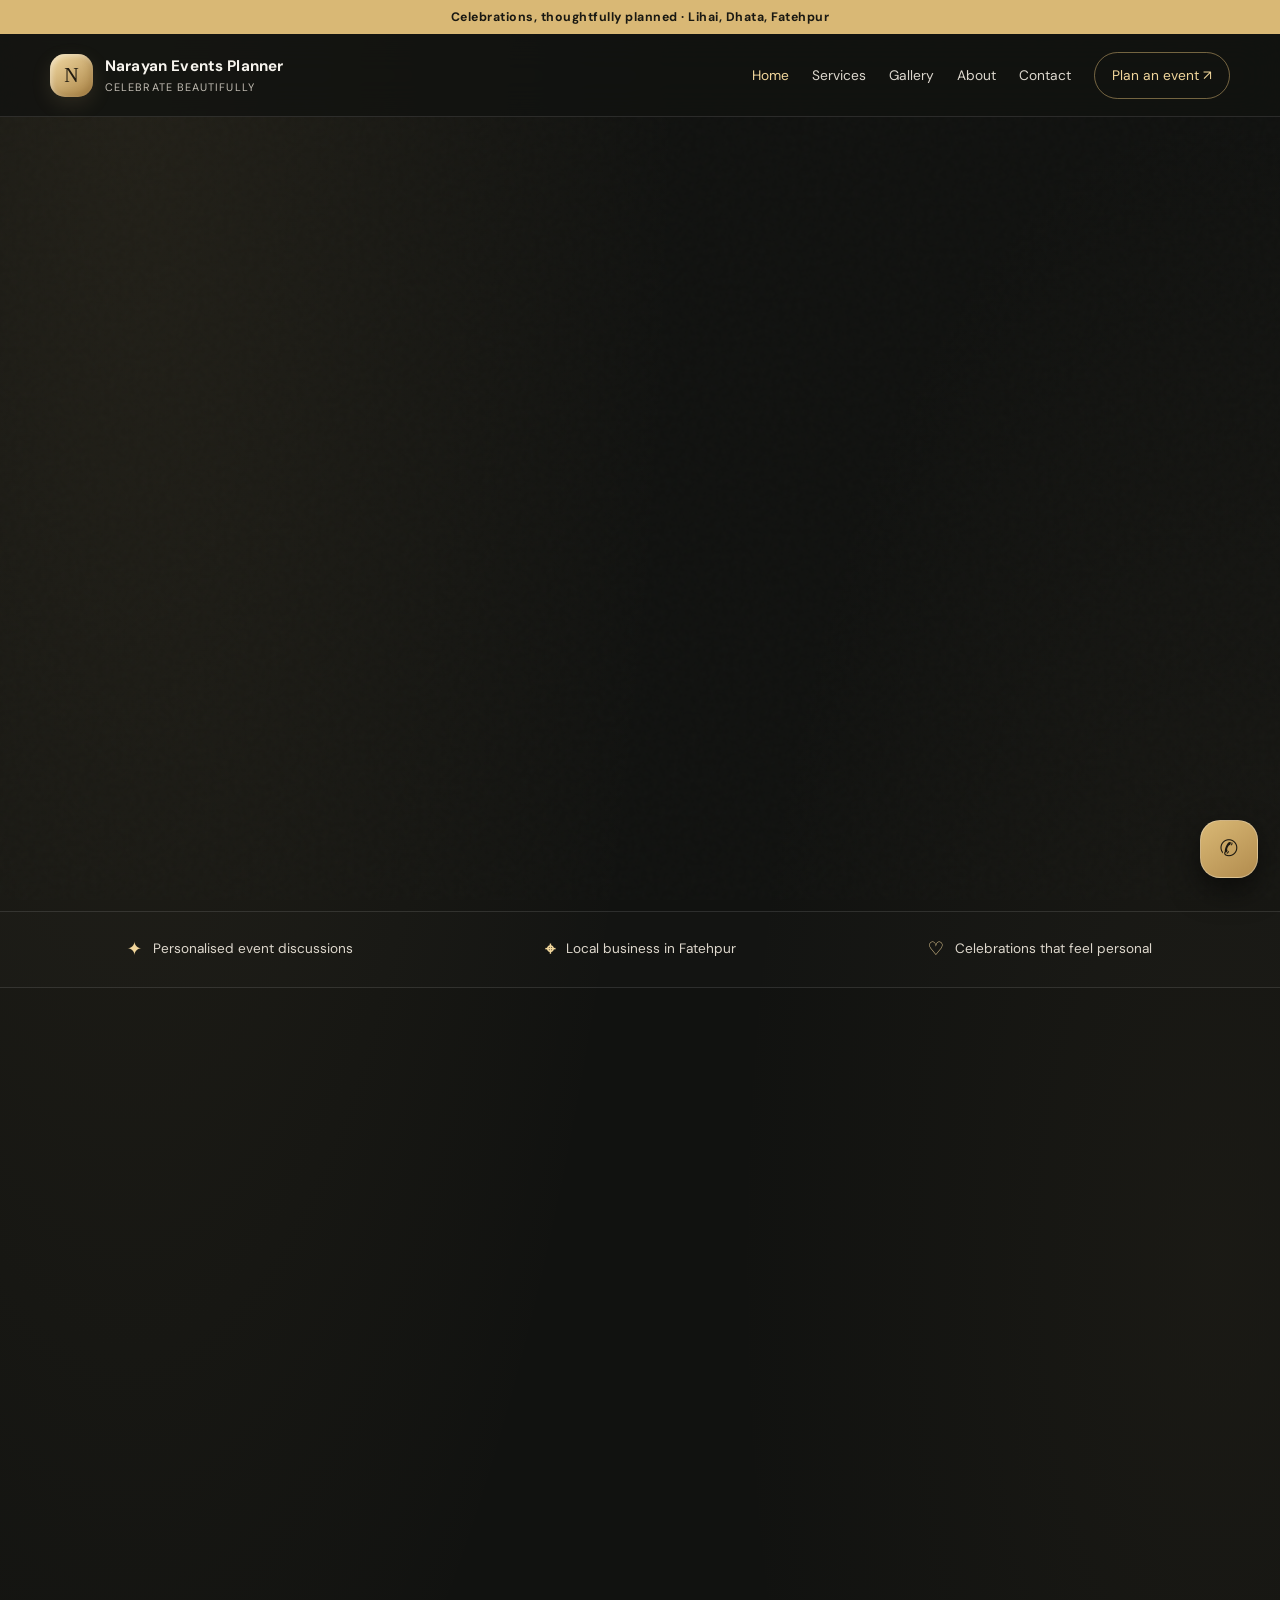
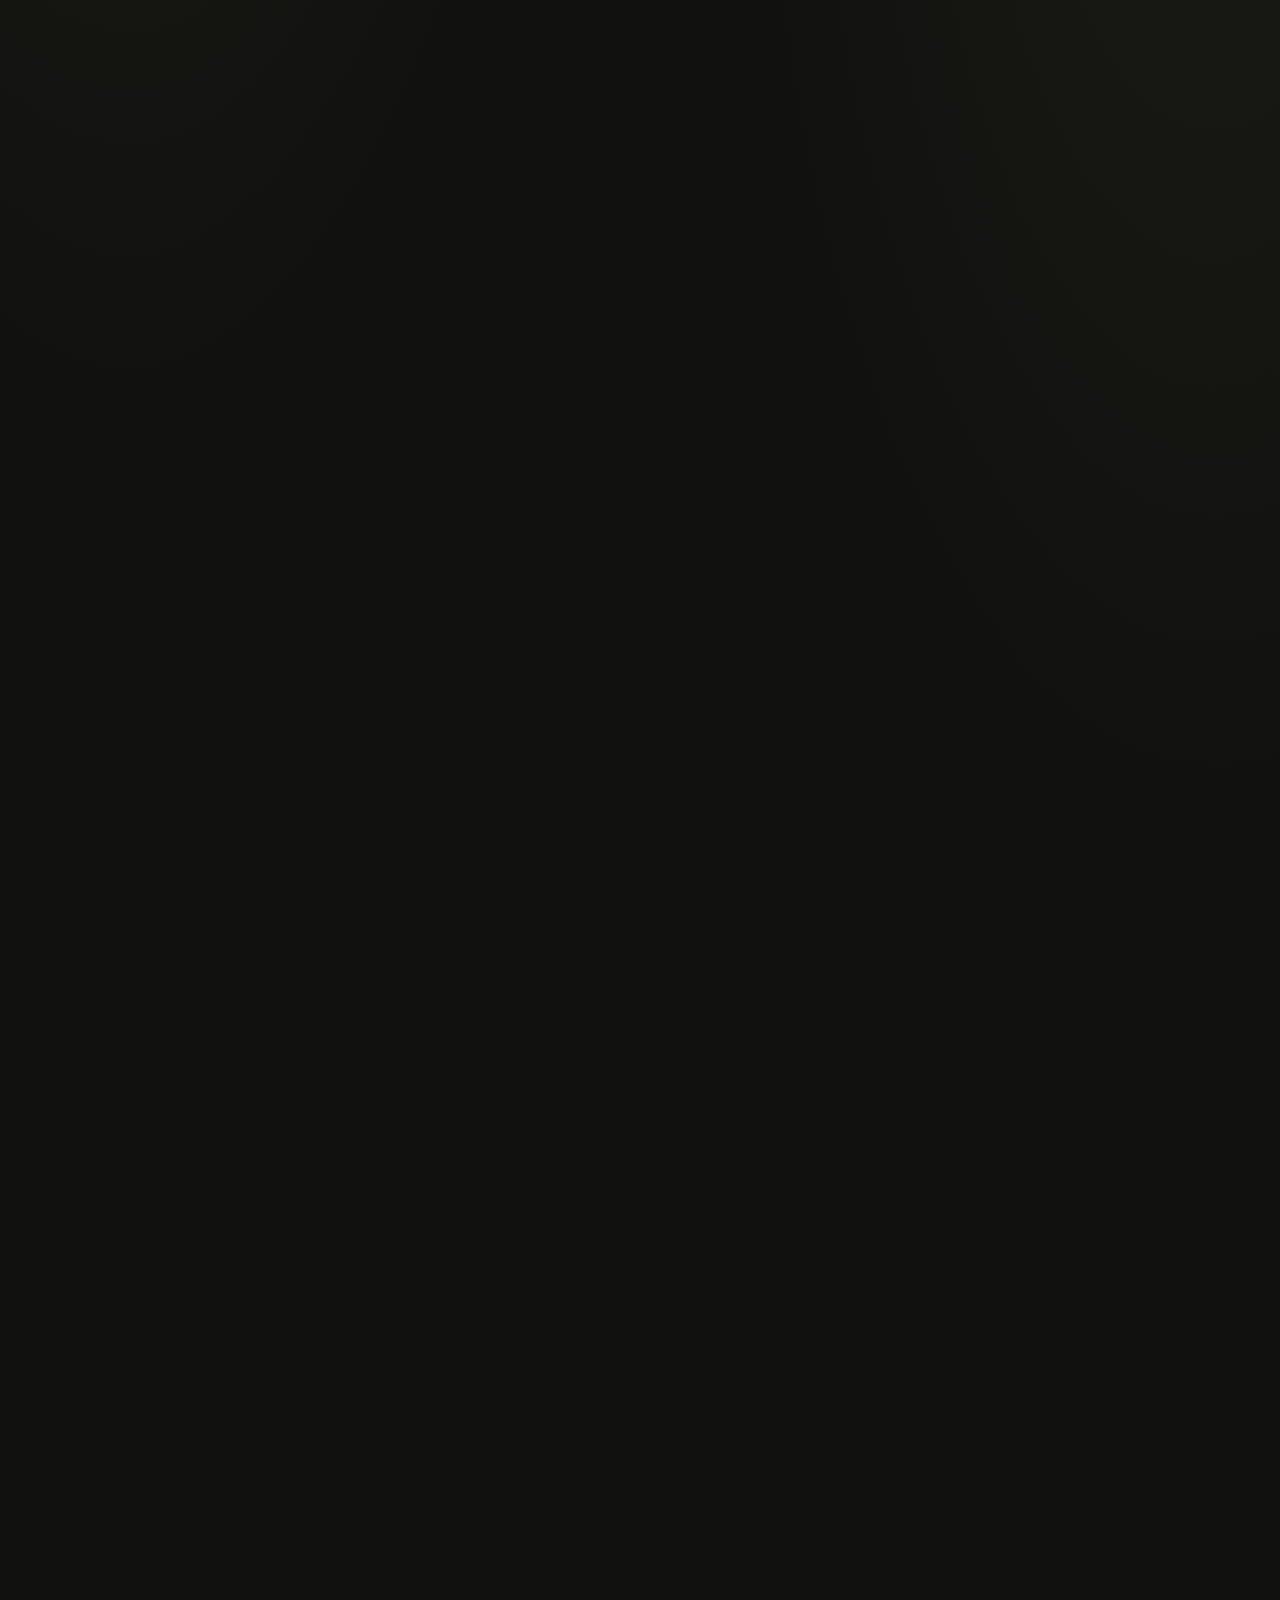
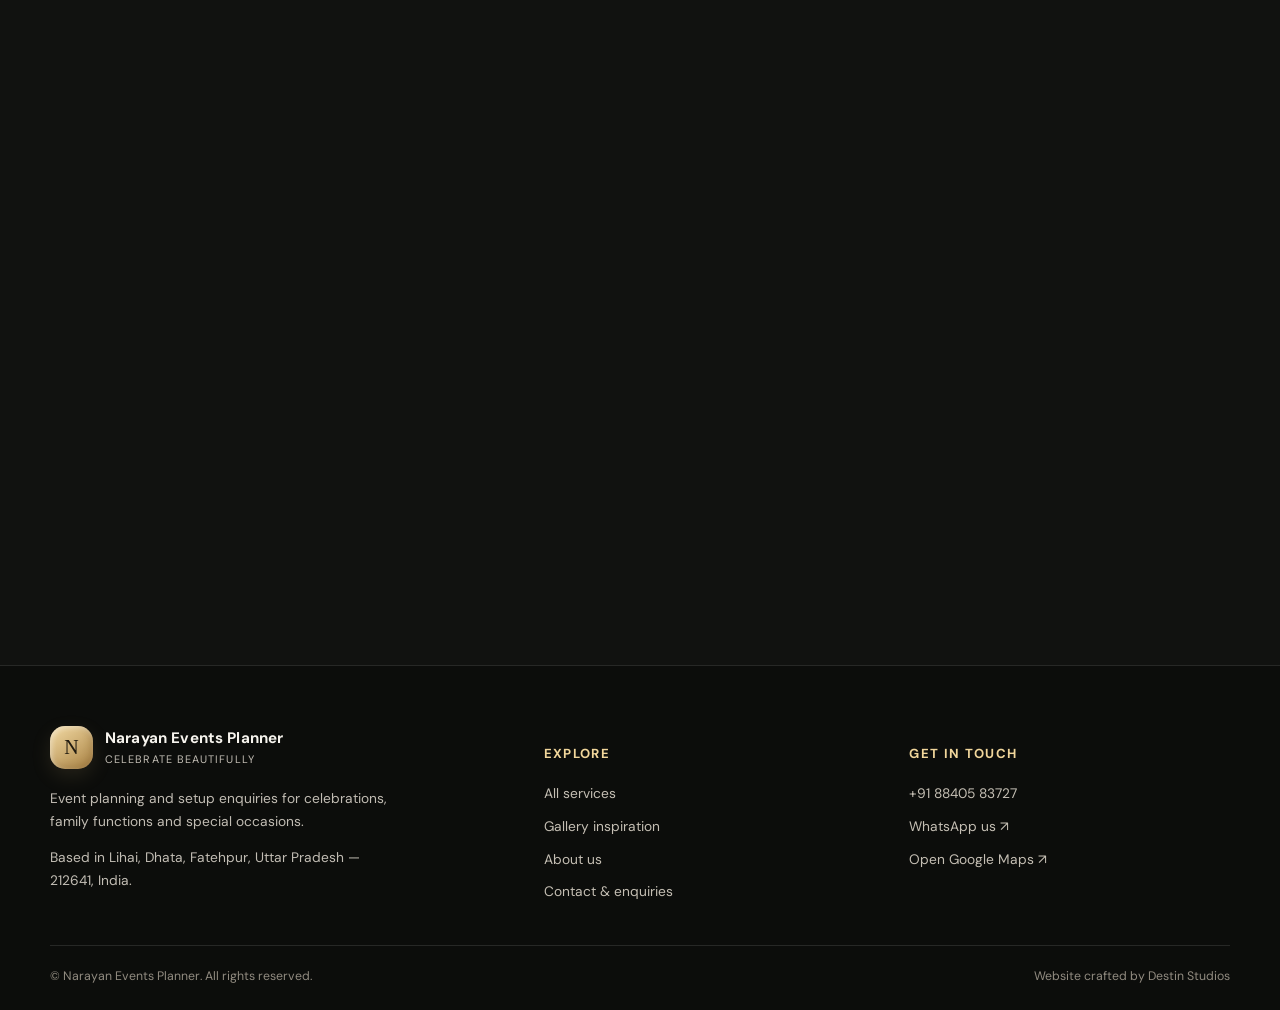
==== index.html @ ef1e3505 "Add files via upload" ====
<!doctype html>
<html lang="en">
<head>
<meta charset="utf-8"><meta name="viewport" content="width=device-width, initial-scale=1">
<title>Narayan Events Planner | Event Planning in Fatehpur, UP</title><meta name="description" content="Explore event planning and setup enquiries for weddings, family functions, birthdays and celebrations with Narayan Events Planner in Lihai, Dhata, Fatehpur, Uttar Pradesh."><meta name="theme-color" content="#111210">
<meta property="og:type" content="website"><meta property="og:title" content="Narayan Events Planner | Event Planning in Fatehpur, UP"><meta property="og:description" content="Explore event planning and setup enquiries for weddings, family functions, birthdays and celebrations with Narayan Events Planner in Lihai, Dhata, Fatehpur, Uttar Pradesh."><meta property="og:image" content="assets/images/social-preview.svg">
<meta name="twitter:card" content="summary_large_image"><meta name="twitter:title" content="Narayan Events Planner | Event Planning in Fatehpur, UP"><meta name="twitter:description" content="Explore event planning and setup enquiries for weddings, family functions, birthdays and celebrations with Narayan Events Planner in Lihai, Dhata, Fatehpur, Uttar Pradesh."><meta name="twitter:image" content="assets/images/social-preview.svg">
<link rel="icon" href="favicon.svg" type="image/svg+xml"><link rel="preconnect" href="https://fonts.googleapis.com"><link rel="preconnect" href="https://fonts.gstatic.com" crossorigin><link rel="preconnect" href="https://images.unsplash.com"><link rel="stylesheet" href="style.css"><script src="script.js" defer></script>
</head><body><div class="topbar">Celebrations, thoughtfully planned · Lihai, Dhata, Fatehpur</div>
<header class="header"><div class="container nav">
<a class="brand" href="index.html" aria-label="Narayan Events Planner home"><span class="brand-mark">N</span><span><strong>Narayan Events Planner</strong><small>Celebrate beautifully</small></span></a>
<button class="menu-toggle" type="button" aria-label="Open navigation menu" aria-expanded="false" aria-controls="primary-navigation">☰</button>
<nav class="nav-links" id="primary-navigation" aria-label="Main navigation"><a href="index.html" aria-current="page">Home</a><a href="services.html" >Services</a><a href="gallery.html" >Gallery</a><a href="about.html" >About</a><a href="contact.html" >Contact</a><a class="nav-cta" href="contact.html">Plan an event ↗</a></nav>
</div></header><main><section class="hero"><div class="container hero-grid"><div class="hero-copy reveal"><span class="eyebrow">Events · Styling · Celebrations</span><h1>Big moments deserve <span class="gold">beautiful planning.</span></h1><p>From family functions to milestone celebrations, let's shape an event that feels like yours. Share your ideas with Narayan Events Planner.</p><div class="actions"><a class="btn btn-primary" href="contact.html">Plan your event <span>↗</span></a><a class="btn btn-ghost" href="services.html">Explore services</a></div><div class="hero-note"><div class="avatar-stack"><span>N</span><span>✦</span><span>♡</span></div><span>Local enquiries · Personal conversation · Thoughtful details</span></div></div><div class="hero-visual reveal reveal-delay-2"><div class="hero-photo"><img src="https://images.unsplash.com/photo-1519741497674-611481863552?auto=format&fit=crop&w=1300&q=88" alt="Wedding celebration inspiration with elegant floral décor" fetchpriority="high"><div class="hero-caption"><small>Make the moment yours</small><h3>Gather. Celebrate. Remember.</h3></div></div><div class="floating-card float-one"><strong>Made for your moment</strong><small>Ideas shaped around your occasion</small></div><div class="floating-card float-two"><strong>✦ Thoughtful details</strong><small>From setup to atmosphere</small></div><div class="hero-orb"></div></div></div></section>
<div class="trust-strip"><div class="container trust-grid"><div class="trust-item"><b>✦</b> Personalised event discussions</div><div class="trust-item"><b>⌖</b> Local business in Fatehpur</div><div class="trust-item"><b>♡</b> Celebrations that feel personal</div></div></div>
<section class="section"><div class="container"><div class="section-head reveal"><span class="eyebrow">What we can plan</span><h2>One special day.<br><span class="gold">Many ways to celebrate.</span></h2><p>Explore the kinds of occasions you can enquire about. Final arrangements depend on your requirements and availability.</p></div><div class="cards"><article class="service-card reveal reveal-delay-0"><div class="service-image"><img src="https://images.unsplash.com/photo-1519741497674-611481863552?auto=format&fit=crop&w=1200&q=85" alt="Elegant wedding celebration décor inspiration" loading="lazy" decoding="async"><span class="service-number">001</span></div><div class="service-body"><h3>Wedding &amp; Reception</h3><p>Thoughtful planning for your once-in-a-lifetime celebration.</p><a href="wedding-reception.html">Explore service <span aria-hidden="true">↗</span></a></div></article><article class="service-card reveal reveal-delay-1"><div class="service-image"><img src="https://images.unsplash.com/photo-1606800052052-a08af7148866?auto=format&fit=crop&w=1200&q=85" alt="Colourful pre-wedding celebration styling inspiration" loading="lazy" decoding="async"><span class="service-number">002</span></div><div class="service-body"><h3>Haldi &amp; Mehndi</h3><p>Bright, joyful details for your pre-wedding functions.</p><a href="haldi-mehndi.html">Explore service <span aria-hidden="true">↗</span></a></div></article><article class="service-card reveal reveal-delay-2"><div class="service-image"><img src="https://images.unsplash.com/photo-1530103862676-de8c9debad1d?auto=format&fit=crop&w=1200&q=85" alt="Birthday celebration balloons and party décor inspiration" loading="lazy" decoding="async"><span class="service-number">003</span></div><div class="service-body"><h3>Birthday Parties</h3><p>Make their special day feel personal and memorable.</p><a href="birthday-parties.html">Explore service <span aria-hidden="true">↗</span></a></div></article><article class="service-card reveal reveal-delay-0"><div class="service-image"><img src="https://images.unsplash.com/photo-1507504031003-b417219a0fde?auto=format&fit=crop&w=1200&q=85" alt="Outdoor event venue and tent setup inspiration" loading="lazy" decoding="async"><span class="service-number">004</span></div><div class="service-body"><h3>Tent &amp; Event Setup</h3><p>A well-arranged setting for gatherings of every kind.</p><a href="tent-event-setup.html">Explore service <span aria-hidden="true">↗</span></a></div></article><article class="service-card reveal reveal-delay-1"><div class="service-image"><img src="https://images.unsplash.com/photo-1519225421980-715cb0215aed?auto=format&fit=crop&w=1200&q=85" alt="Elegant anniversary and engagement event styling inspiration" loading="lazy" decoding="async"><span class="service-number">005</span></div><div class="service-body"><h3>Anniversary &amp; Engagement</h3><p>Celebrate your milestones with warmth and style.</p><a href="anniversary-engagement.html">Explore service <span aria-hidden="true">↗</span></a></div></article></div><div class="actions reveal"><a class="btn btn-ghost" href="services.html">View all services ↗</a></div></div></section>
<section class="section" style="padding-top:20px"><div class="container split"><div class="split-visual reveal"><img src="https://images.unsplash.com/photo-1464366400600-7168b8af9bc3?auto=format&fit=crop&w=1000&q=85" alt="Warm event table setting inspiration" loading="lazy"><img class="inset-photo" src="https://images.unsplash.com/photo-1519225421980-715cb0215aed?auto=format&fit=crop&w=700&q=85" alt="Celebration styling detail inspiration" loading="lazy"></div><div class="reveal reveal-delay-1"><span class="eyebrow">A thoughtful approach</span><h2>Start with your idea.<br><span class="gold">Build from there.</span></h2><p>Every celebration begins with a conversation. Tell us what you're celebrating, the date you have in mind and the feeling you want your guests to remember.</p><ul class="check-list"><li>Talk through your occasion and priorities</li><li>Explore themes and setup inspiration</li><li>Discuss practical arrangements and next steps</li></ul><a class="btn btn-primary" href="contact.html">Tell us your plan ↗</a></div></div></section>
<section class="section"><div class="container"><div class="section-head reveal"><span class="eyebrow">The little things matter</span><h2>Designed around <span class="gold">your celebration.</span></h2></div><div class="feature-grid"><div class="feature reveal"><div class="icon">✧</div><strong>Your occasion, your style</strong><p>Share colours, references and ideas that matter to you.</p></div><div class="feature reveal reveal-delay-1"><div class="icon">⌁</div><strong>Clear communication</strong><p>Discuss requirements directly before making arrangements.</p></div><div class="feature reveal reveal-delay-2"><div class="icon">♡</div><strong>Details with feeling</strong><p>Keep the atmosphere and guest experience in mind.</p></div></div></div></section>
<section class="section" style="padding-top:10px"><div class="container"><div class="cta-band reveal"><div><span class="eyebrow">Let's talk about your day</span><h2>Have an occasion in mind?</h2><p>Send a quick enquiry. We'll open WhatsApp with your details ready to review and send.</p></div><a class="btn btn-primary" href="contact.html">Start an enquiry ↗</a></div></div></section></main><footer class="footer"><div class="container"><div class="footer-grid">
<div><a class="brand" href="index.html"><span class="brand-mark">N</span><span><strong>Narayan Events Planner</strong><small>Celebrate beautifully</small></span></a><p style="margin-top:18px">Event planning and setup enquiries for celebrations, family functions and special occasions.</p><p>Based in Lihai, Dhata, Fatehpur, Uttar Pradesh — 212641, India.</p></div>
<div><h4>Explore</h4><div class="footer-links"><a href="services.html">All services</a><a href="gallery.html">Gallery inspiration</a><a href="about.html">About us</a><a href="contact.html">Contact & enquiries</a></div></div>
<div><h4>Get in touch</h4><div class="footer-links"><a href="tel:+918840583727">+91 88405 83727</a><a href="https://wa.me/918840583727" target="_blank" rel="noopener noreferrer">WhatsApp us ↗</a><a href="https://maps.app.goo.gl/4ZYzMACL97U3ggjF8" target="_blank" rel="noopener noreferrer">Open Google Maps ↗</a></div></div>
</div><div class="footer-bottom"><span>© <span data-current-year></span> Narayan Events Planner. All rights reserved.</span><span>Website crafted by Destin Studios</span></div></div></footer>
<a class="whatsapp-float" href="https://wa.me/918840583727?text=Hello%20Narayan%20Events%20Planner%2C%20I%20would%20like%20to%20enquire%20about%20an%20event." target="_blank" rel="noopener noreferrer" aria-label="Chat with Narayan Events Planner on WhatsApp">✆</a><button class="back-to-top" type="button" aria-label="Back to top">↑</button></body></html>
---- style.css ----
@import url('https://fonts.googleapis.com/css2?family=DM+Sans:wght@400;500;600;700&family=Playfair+Display:wght@500;600;700&display=swap');
:root{--ink:#f7f4ee;--muted:#c2bdb4;--bg:#111210;--panel:#1a1b18;--panel2:#22231f;--gold:#d9b875;--gold2:#f1d69b;--line:rgba(255,255,255,.11);--glass:rgba(255,255,255,.055);--shadow:0 24px 70px rgba(0,0,0,.28);--radius:26px;--max:1180px}
*{box-sizing:border-box}html{scroll-behavior:smooth;scroll-padding-top:100px}body{margin:0;background:radial-gradient(ellipse at 10% 0%,rgba(217,184,117,.09),transparent 34%),radial-gradient(ellipse at 95% 30%,rgba(135,114,76,.08),transparent 28%),var(--bg);color:var(--ink);font-family:"DM Sans",system-ui,sans-serif;line-height:1.65;overflow-x:hidden}body::before{content:"";position:fixed;inset:0;pointer-events:none;opacity:.14;z-index:-1;background-image:url("data:image/svg+xml,%3Csvg viewBox='0 0 180 180' xmlns='http://www.w3.org/2000/svg'%3E%3Cfilter id='n'%3E%3CfeTurbulence type='fractalNoise' baseFrequency='.8' numOctaves='3' stitchTiles='stitch'/%3E%3C/filter%3E%3Crect width='100%25' height='100%25' filter='url(%23n)' opacity='.13'/%3E%3C/svg%3E")}
a{color:inherit;text-decoration:none}img{display:block;max-width:100%}button,input,select,textarea{font:inherit}button,a{ -webkit-tap-highlight-color:transparent}button{color:inherit}.container{width:min(var(--max),calc(100% - 40px));margin-inline:auto}.eyebrow{display:inline-flex;align-items:center;gap:10px;color:var(--gold2);font-size:.75rem;font-weight:700;letter-spacing:.18em;text-transform:uppercase}.eyebrow:before{content:"";width:26px;height:1px;background:var(--gold)}h1,h2,h3,p{margin-top:0}h1,h2,h3{line-height:1.12}h1,h2{font-family:"Playfair Display",Georgia,serif;font-weight:600;letter-spacing:-.035em}h1{font-size:clamp(2.7rem,6.4vw,5.8rem);margin:20px 0}h2{font-size:clamp(2rem,4.5vw,3.7rem);margin:14px 0 18px}h3{font-size:1.28rem}p{color:var(--muted)}.gold{color:var(--gold2)}.section{padding:100px 0}.section-head{max-width:700px;margin-bottom:42px}.section-head p{max-width:600px}.topbar{background:#d9b875;color:#191812;text-align:center;padding:7px 14px;font-size:.77rem;font-weight:700;letter-spacing:.04em}.header{position:sticky;top:0;z-index:50;background:rgba(17,18,16,.78);backdrop-filter:blur(18px);border-bottom:1px solid var(--line)}.nav{height:82px;display:flex;align-items:center;justify-content:space-between;gap:28px}.brand{display:flex;align-items:center;gap:12px;min-width:max-content}.brand-mark{display:grid;place-items:center;width:43px;height:43px;border-radius:15px;background:linear-gradient(145deg,#f3dba5,#a98243);color:#211b10;font-family:Georgia,serif;font-size:1.25rem;box-shadow:inset 2px 2px 5px #fff6, inset -3px -3px 7px #6b4b213d,0 7px 20px #d9b87520}.brand strong{display:block;font-size:.95rem;letter-spacing:.01em}.brand small{display:block;color:var(--muted);font-size:.68rem;letter-spacing:.1em;text-transform:uppercase}.nav-links{display:flex;align-items:center;gap:23px}.nav-links a{font-size:.86rem;color:#ddd8ce;transition:color .2s}.nav-links a:hover,.nav-links a[aria-current=page]{color:var(--gold2)}.nav-cta{padding:11px 17px!important;border-radius:999px;border:1px solid #d9b87580;color:var(--gold2)!important}.menu-toggle{display:none;border:1px solid var(--line);background:var(--glass);border-radius:13px;width:44px;height:44px;cursor:pointer}.btn{display:inline-flex;align-items:center;justify-content:center;gap:10px;padding:14px 21px;border-radius:999px;border:1px solid transparent;font-weight:700;font-size:.9rem;transition:transform .25s,box-shadow .25s,background .25s;cursor:pointer}.btn:hover{transform:translateY(-3px)}.btn-primary{color:#211b10;background:linear-gradient(135deg,#f0d79f,#c59d58);box-shadow:0 10px 30px #d9b87525,inset 1px 1px 2px #fff8}.btn-primary:hover{box-shadow:0 15px 35px #d9b87538}.btn-ghost{border-color:var(--line);background:rgba(255,255,255,.04);backdrop-filter:blur(10px)}.btn-ghost:hover{border-color:#d9b87580;background:#d9b8750c}.actions{display:flex;gap:12px;flex-wrap:wrap;margin-top:28px}.hero{position:relative;padding:76px 0 84px;min-height:620px;display:flex;align-items:center}.hero-grid{display:grid;grid-template-columns:1.05fr .95fr;align-items:center;gap:54px}.hero-copy{position:relative;z-index:2}.hero-copy p{max-width:560px;font-size:1.08rem}.hero-note{display:flex;align-items:center;gap:12px;margin-top:32px;font-size:.8rem;color:#d2cbbf}.avatar-stack{display:flex}.avatar-stack span{width:29px;height:29px;border:2px solid var(--bg);border-radius:50%;margin-right:-7px;background:linear-gradient(145deg,#e3c98f,#60513a);display:grid;place-items:center;color:#231e13;font-size:.7rem}.hero-visual{position:relative;min-height:500px}.hero-photo{position:absolute;inset:10px 22px 28px 22px;border-radius:34px;overflow:hidden;border:1px solid #ffffff2b;box-shadow:var(--shadow);transform:rotate(1.5deg);background:#27241e}.hero-photo img{width:100%;height:100%;object-fit:cover;filter:saturate(.8);animation:slowzoom 18s ease-in-out infinite alternate}.hero-photo:after{content:"";position:absolute;inset:0;background:linear-gradient(180deg,#17140c00 50%,#111210b8)}.floating-card{position:absolute;z-index:2;background:rgba(32,32,28,.82);backdrop-filter:blur(20px);border:1px solid #ffffff23;border-radius:20px;padding:17px 20px;box-shadow:0 18px 45px #0005;animation:float 6s ease-in-out infinite}.floating-card strong{display:block;color:var(--gold2);font-size:1.15rem}.floating-card small{color:var(--muted)}.float-one{left:0;bottom:62px}.float-two{right:0;top:40px;animation-delay:-3s}.hero-orb{position:absolute;width:180px;height:180px;right:-15px;bottom:-6px;border-radius:50%;background:linear-gradient(145deg,#e5c78370,#a9803d10);filter:blur(2px);z-index:-1}.hero-caption{position:absolute;z-index:2;left:42px;right:42px;bottom:45px;color:white}.hero-caption small{color:#f0d79f;letter-spacing:.12em;text-transform:uppercase;font-size:.7rem}.hero-caption h3{font-family:"Playfair Display",serif;font-size:1.6rem;margin:7px 0 0}.trust-strip{border-block:1px solid var(--line);background:#ffffff03}.trust-grid{display:grid;grid-template-columns:repeat(3,1fr);gap:20px;padding:22px 0}.trust-item{display:flex;align-items:center;justify-content:center;gap:11px;color:#ded8cd;font-size:.85rem}.trust-item b{color:var(--gold2);font-size:1.15rem}.cards{display:grid;grid-template-columns:repeat(3,1fr);gap:20px}.service-card,.glass-card,.info-card{position:relative;overflow:hidden;background:linear-gradient(145deg,rgba(255,255,255,.075),rgba(255,255,255,.025));border:1px solid var(--line);border-radius:var(--radius);box-shadow:inset 1px 1px 0 #ffffff0c,0 20px 45px #0002;transition:transform .35s,border-color .35s,background .35s}.service-card:hover,.glass-card:hover,.info-card:hover{transform:translateY(-7px);border-color:#d9b87570;background:linear-gradient(145deg,#ffffff12,#ffffff04)}.service-card{padding:0 0 24px}.service-image{height:220px;overflow:hidden;position:relative}.service-image img{width:100%;height:100%;object-fit:cover;transition:transform .7s;filter:saturate(.82)}.service-card:hover .service-image img{transform:scale(1.06)}.service-image:after{content:"";position:absolute;inset:35% 0 0;background:linear-gradient(transparent,#1a1b18)}.service-body{padding:0 23px}.service-body p{font-size:.9rem}.service-body a{display:inline-flex;gap:8px;align-items:center;color:var(--gold2);font-weight:700;font-size:.86rem;margin-top:8px}.service-number{position:absolute;right:18px;top:18px;z-index:1;padding:7px 10px;background:#151612b8;backdrop-filter:blur(10px);border:1px solid #ffffff2a;border-radius:12px;font-size:.73rem;color:var(--gold2)}.split{display:grid;grid-template-columns:1fr 1fr;gap:64px;align-items:center}.split-visual{position:relative;min-height:430px}.split-visual img{position:absolute;inset:0;width:88%;height:100%;object-fit:cover;border-radius:30px;border:1px solid #ffffff25;box-shadow:var(--shadow)}.split-visual .inset-photo{width:48%;height:52%;left:auto;right:0;top:auto;bottom:-25px;border:7px solid var(--bg)}.check-list{list-style:none;padding:0;margin:25px 0;display:grid;gap:14px}.check-list li{display:flex;gap:12px;color:#e2ddd3}.check-list li:before{content:"✓";flex:none;display:grid;place-items:center;width:24px;height:24px;border-radius:50%;background:#d9b8751c;color:var(--gold2);font-weight:700}.feature-grid{display:grid;grid-template-columns:repeat(3,1fr);gap:16px;margin-top:30px}.feature{padding:20px;border-radius:20px;background:var(--glass);border:1px solid var(--line)}.feature .icon{font-size:1.5rem;color:var(--gold2)}.feature strong{display:block;margin:8px 0 4px}.feature p{font-size:.82rem;margin:0}.page-hero{padding:85px 0 65px;border-bottom:1px solid var(--line);position:relative;overflow:hidden}.page-hero:after{content:"";position:absolute;right:-120px;top:-180px;width:460px;height:460px;border:1px solid #d9b8751c;border-radius:50%;box-shadow:0 0 0 40px #d9b87508,0 0 0 90px #d9b87505;pointer-events:none}.page-hero h1{font-size:clamp(2.8rem,5.6vw,5rem);max-width:850px}.breadcrumbs{display:flex;gap:9px;align-items:center;color:#aaa398;font-size:.8rem;margin-bottom:26px}.breadcrumbs a{color:var(--gold2)}.service-detail{display:grid;grid-template-columns:1fr .9fr;gap:54px;align-items:center}.detail-image{height:440px;border-radius:30px;overflow:hidden;border:1px solid var(--line);box-shadow:var(--shadow)}.detail-image img{width:100%;height:100%;object-fit:cover}.detail-points{display:grid;grid-template-columns:1fr 1fr;gap:12px;margin:25px 0}.detail-point{padding:14px;border-radius:16px;border:1px solid var(--line);background:var(--glass);font-size:.87rem}.detail-point span{color:var(--gold2);margin-right:7px}.gallery-tools{display:flex;gap:10px;flex-wrap:wrap;margin-bottom:28px}.filter-btn{border:1px solid var(--line);border-radius:999px;padding:10px 16px;background:var(--glass);color:#d8d2c8;cursor:pointer;transition:.2s}.filter-btn.active,.filter-btn:hover{background:var(--gold);color:#211b10;border-color:var(--gold)}.gallery-grid{display:grid;grid-template-columns:repeat(3,1fr);gap:16px}.gallery-item{position:relative;min-height:245px;overflow:hidden;border-radius:22px;border:1px solid var(--line);cursor:pointer;background:var(--panel)}.gallery-item img{width:100%;height:100%;min-height:245px;object-fit:cover;transition:transform .65s;filter:saturate(.82)}.gallery-item:hover img{transform:scale(1.07)}.gallery-item span{position:absolute;left:14px;bottom:14px;padding:8px 12px;border-radius:999px;background:#111210c9;backdrop-filter:blur(12px);font-size:.75rem;color:#f1d69b;border:1px solid #ffffff25}.gallery-item[hidden]{display:none}.lightbox{position:fixed;inset:0;z-index:100;background:#080907ed;display:none;place-items:center;padding:24px}.lightbox.open{display:grid}.lightbox img{max-width:min(100%,1000px);max-height:80vh;border-radius:18px;box-shadow:0 20px 80px #0009}.lightbox button{position:absolute;top:22px;right:24px;width:46px;height:46px;border-radius:50%;border:1px solid #ffffff35;background:#ffffff14;cursor:pointer;font-size:1.4rem}.lightbox p{margin:12px 0 0;text-align:center}.about-stats{display:grid;grid-template-columns:repeat(3,1fr);gap:12px;margin-top:28px}.stat{padding:18px;border-radius:18px;background:var(--glass);border:1px solid var(--line)}.stat strong{display:block;font-family:"Playfair Display",serif;font-size:1.6rem;color:var(--gold2)}.stat span{font-size:.78rem;color:var(--muted)}.notice{padding:16px 18px;border:1px solid #d9b8754a;background:#d9b8750b;border-radius:16px;color:#d9d2c4;font-size:.85rem}.contact-grid{display:grid;grid-template-columns:.8fr 1.2fr;gap:24px;align-items:start}.contact-stack{display:grid;gap:14px}.info-card{padding:23px;display:flex;gap:16px;align-items:flex-start}.info-icon{flex:none;width:44px;height:44px;border-radius:15px;display:grid;place-items:center;color:var(--gold2);background:#d9b87518;border:1px solid #d9b87530;font-size:1.2rem}.info-card h3{font-size:1rem;margin:0 0 5px}.info-card p{font-size:.87rem;margin:0}.info-card a{color:var(--gold2)}.form-card{padding:30px;border-radius:28px;border:1px solid var(--line);background:linear-gradient(145deg,#ffffff0c,#ffffff03);box-shadow:var(--shadow)}.form-grid{display:grid;grid-template-columns:1fr 1fr;gap:17px}.field{display:grid;gap:7px}.field.full{grid-column:1/-1}.field label{font-size:.83rem;font-weight:700;color:#e8e2d7}.field input,.field select,.field textarea{width:100%;background:#10110f;border:1px solid #ffffff1a;border-radius:14px;color:var(--ink);padding:13px 14px;outline:none;transition:border-color .2s,box-shadow .2s}.field input:focus,.field select:focus,.field textarea:focus{border-color:#d9b875a8;box-shadow:0 0 0 3px #d9b87515}.field textarea{min-height:115px;resize:vertical}.field small{font-size:.75rem;color:var(--muted)}.form-status{padding:13px 15px;border-radius:14px;margin-top:15px;background:#d9b8750d;border:1px solid #d9b8753c;color:#f1d69b;font-size:.87rem;display:none;overflow-wrap:anywhere}.form-status.show{display:block}.map-card{overflow:hidden;border-radius:25px;border:1px solid var(--line);background:var(--panel);padding:25px;display:flex;align-items:center;justify-content:space-between;gap:20px}.map-card p{margin:0}.cta-band{padding:44px;border-radius:30px;border:1px solid #d9b87545;background:radial-gradient(circle at 100% 0%,#d9b8751b,transparent 45%),linear-gradient(145deg,#ffffff0b,#ffffff02);display:flex;align-items:center;justify-content:space-between;gap:28px;box-shadow:inset 1px 1px 0 #ffffff0d}.cta-band h2{font-size:clamp(1.8rem,3.5vw,2.8rem);margin:10px 0}.cta-band p{margin:0;max-width:600px}.footer{padding:60px 0 24px;border-top:1px solid var(--line);background:#0c0d0b}.footer-grid{display:grid;grid-template-columns:1.4fr 1fr 1fr;gap:45px;padding-bottom:40px}.footer p{font-size:.86rem;max-width:340px}.footer h4{font-size:.82rem;letter-spacing:.1em;text-transform:uppercase;color:var(--gold2)}.footer-links{display:grid;gap:10px}.footer-links a{color:#c5bfb4;font-size:.86rem}.footer-links a:hover{color:var(--gold2)}.footer-bottom{border-top:1px solid var(--line);padding-top:20px;display:flex;justify-content:space-between;gap:16px;color:#918b80;font-size:.77rem}.footer-bottom a{color:var(--gold2)}.whatsapp-float{position:fixed;z-index:40;right:22px;bottom:22px;width:58px;height:58px;border-radius:20px;display:grid;place-items:center;background:linear-gradient(145deg,#d9b875,#b28c4e);color:#1b170f;font-size:1.4rem;box-shadow:0 12px 30px #0008;border:1px solid #fff4;transition:transform .2s}.whatsapp-float:hover{transform:translateY(-4px) rotate(-4deg)}.reveal{opacity:0;transform:translateY(22px);transition:opacity .75s ease,transform .75s cubic-bezier(.2,.7,.2,1)}.reveal.in-view{opacity:1;transform:translateY(0)}.reveal-delay-1{transition-delay:.1s}.reveal-delay-2{transition-delay:.2s}.reveal-delay-3{transition-delay:.3s}.shine{position:relative;overflow:hidden}.shine:after{content:"";position:absolute;top:-80%;left:-50%;width:30%;height:260%;transform:rotate(25deg);background:linear-gradient(90deg,transparent,#ffffff13,transparent);transition:left .8s}.shine:hover:after{left:130%}.back-to-top{position:fixed;left:22px;bottom:22px;z-index:35;width:44px;height:44px;border-radius:15px;background:#25251fdd;border:1px solid var(--line);color:var(--gold2);display:grid;place-items:center;opacity:0;pointer-events:none;transition:.2s}.back-to-top.visible{opacity:1;pointer-events:auto}@keyframes float{0%,100%{transform:translateY(0)}50%{transform:translateY(-12px)}}@keyframes slowzoom{from{transform:scale(1)}to{transform:scale(1.07)}}@media(max-width:980px){.nav-links{gap:14px}.nav-links a{font-size:.8rem}.hero-grid{gap:28px}.hero-visual{min-height:430px}.cards{grid-template-columns:repeat(2,1fr)}.split{gap:38px}.footer-grid{gap:25px}}@media(max-width:760px){.container{width:min(var(--max),calc(100% - 30px))}.section{padding:72px 0}.nav{height:72px}.menu-toggle{display:grid;place-items:center}.nav-links{display:none;position:absolute;top:calc(100% + 1px);left:0;right:0;padding:18px 20px 22px;background:rgba(17,18,16,.97);backdrop-filter:blur(20px);border-bottom:1px solid var(--line);flex-direction:column;align-items:stretch;gap:0}.nav-links.open{display:flex;animation:menuIn .22s ease-out}.nav-links a{padding:12px 8px;font-size:.95rem;border-bottom:1px solid #ffffff0b}.nav-links .nav-cta{margin-top:12px;text-align:center;border:1px solid #d9b87580!important}.hero{padding:56px 0 60px;min-height:0}.hero-grid{grid-template-columns:1fr;gap:28px}.hero-copy p{font-size:1rem}.hero-visual{min-height:400px;margin:0 5px}.hero-photo{inset:8px 15px 24px}.float-one{left:-5px;bottom:48px}.float-two{right:-4px;top:24px}.trust-grid{grid-template-columns:1fr;gap:12px;padding:18px 0}.trust-item{justify-content:flex-start}.cards{grid-template-columns:1fr}.service-image{height:230px}.split,.service-detail,.contact-grid{grid-template-columns:1fr;gap:34px}.split-visual{min-height:350px;margin-right:10px;margin-bottom:12px}.feature-grid{grid-template-columns:1fr}.page-hero{padding:60px 0 45px}.page-hero:after{right:-270px}.detail-image{height:330px}.gallery-grid{grid-template-columns:repeat(2,1fr);gap:10px}.gallery-item,.gallery-item img{min-height:175px}.gallery-item span{font-size:.67rem;left:8px;bottom:8px;padding:6px 9px}.about-stats{grid-template-columns:1fr 1fr}.form-card{padding:22px}.form-grid{grid-template-columns:1fr}.field.full{grid-column:auto}.map-card,.cta-band{align-items:flex-start;flex-direction:column;padding:27px}.footer-grid{grid-template-columns:1fr 1fr}.footer-grid>div:first-child{grid-column:1/-1}.footer-bottom{flex-direction:column}.whatsapp-float{right:15px;bottom:15px;width:52px;height:52px}.back-to-top{left:15px;bottom:18px}}@media(max-width:420px){.gallery-grid{grid-template-columns:1fr}.gallery-item,.gallery-item img{min-height:230px}.hero-visual{min-height:350px}.hero-caption{left:25px;right:25px;bottom:38px}.footer-grid{grid-template-columns:1fr}.footer-grid>div:first-child{grid-column:auto}.about-stats{grid-template-columns:1fr}.actions .btn{width:100%}}@keyframes menuIn{from{opacity:0;transform:translateY(-8px)}to{opacity:1;transform:translateY(0)}}@media(prefers-reduced-motion:reduce){*,*::before,*::after{scroll-behavior:auto!important;animation-duration:.01ms!important;animation-iteration-count:1!important;transition-duration:.01ms!important}.reveal{opacity:1;transform:none}}
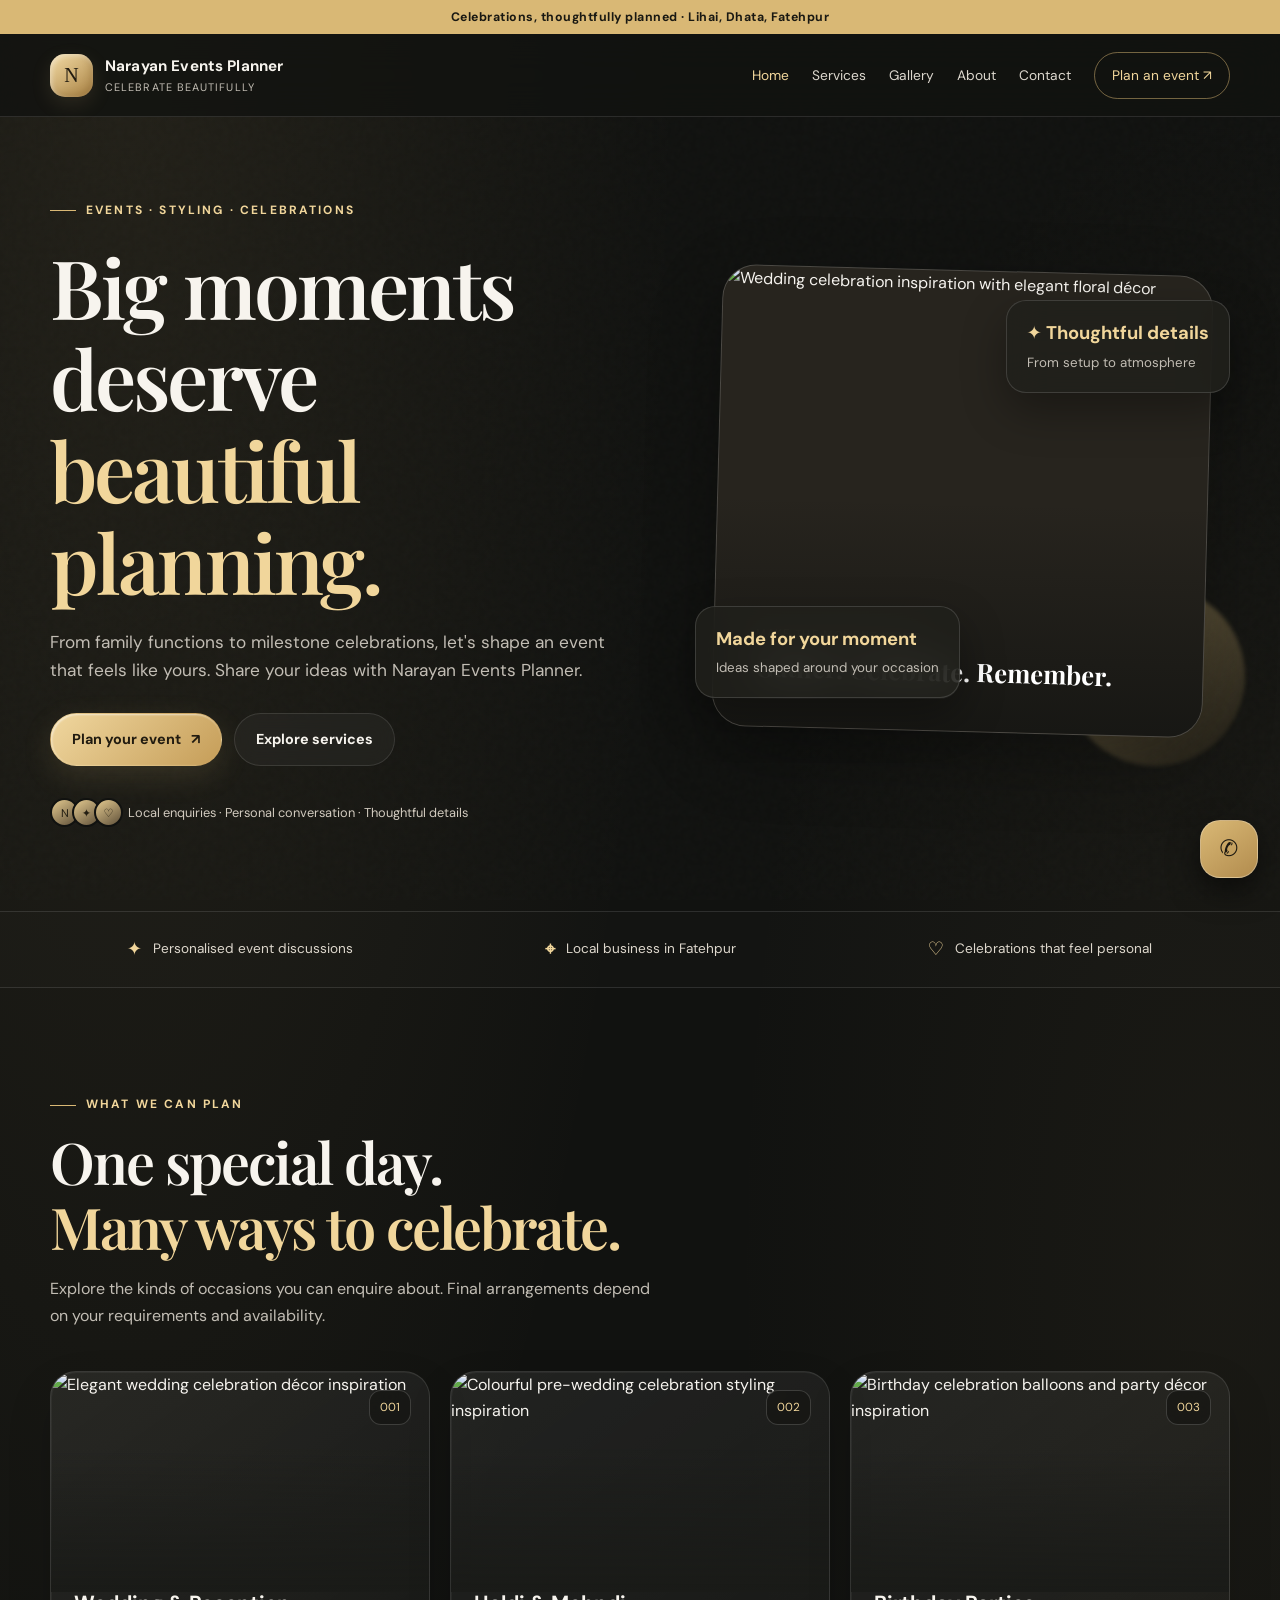
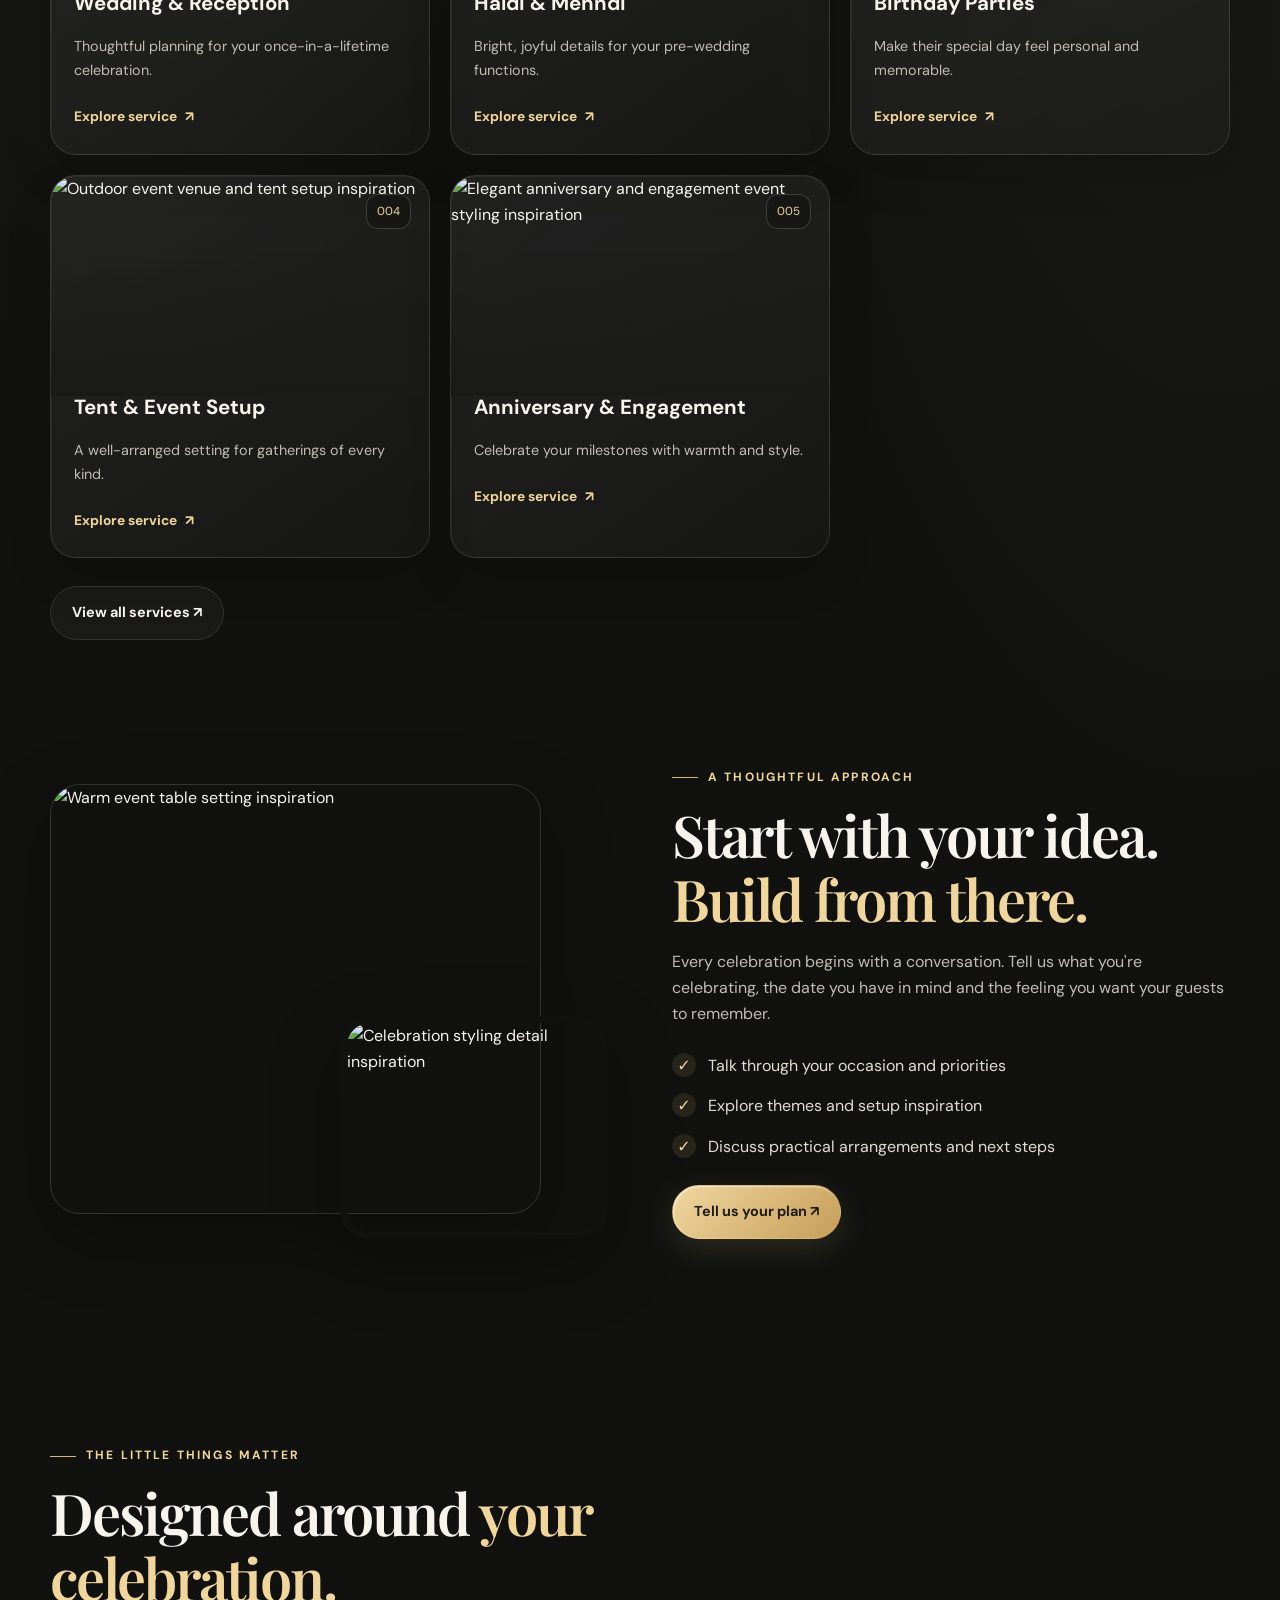
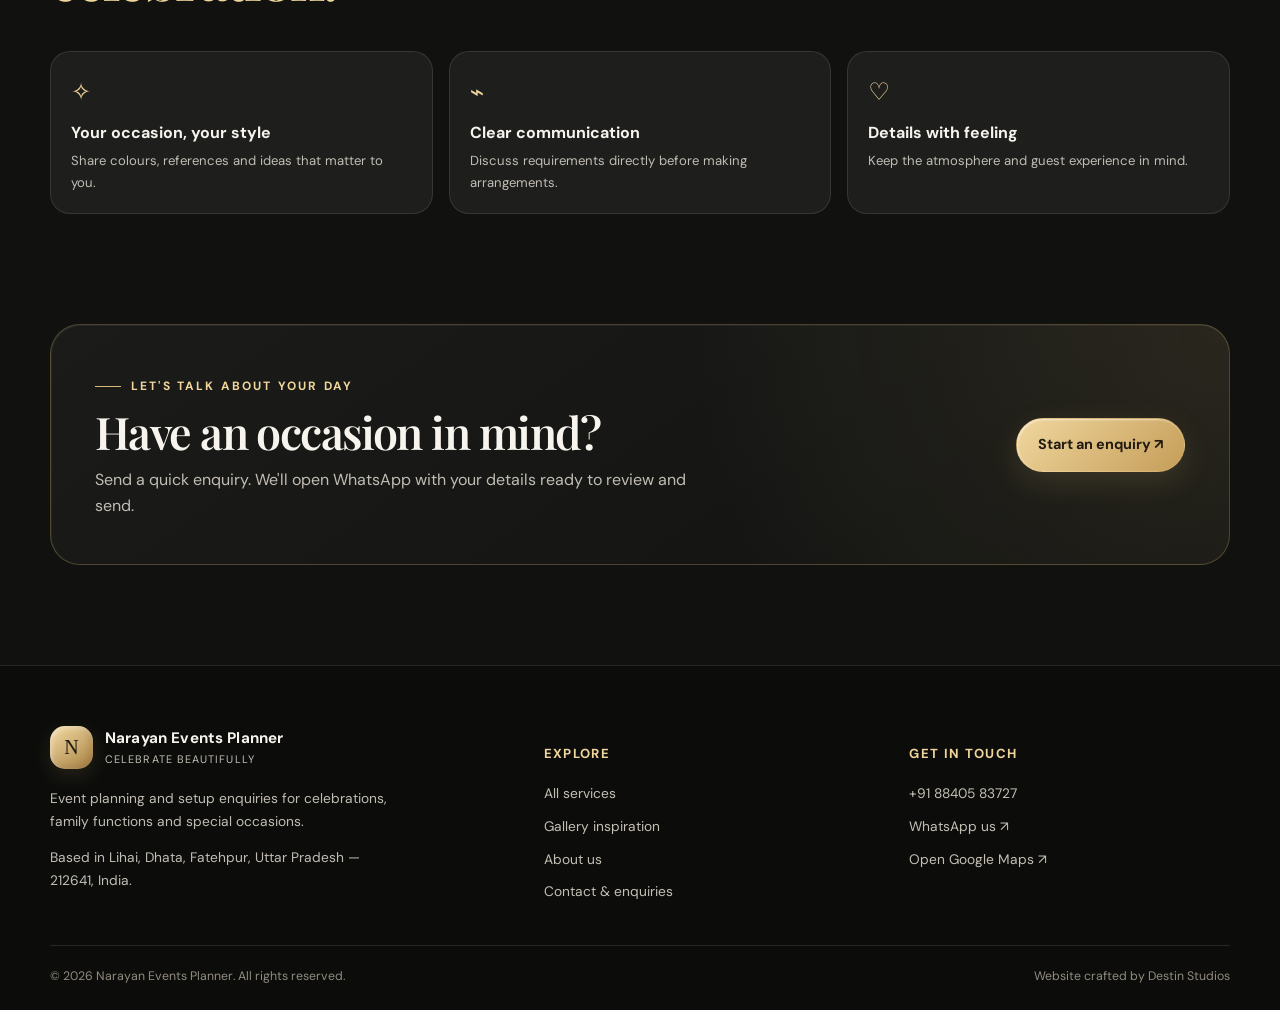
==== commit 568e20e5: "Update index.html" ====
--- a/index.html
+++ b/index.html
@@ -19,6 +19,6 @@
 <section class="section" style="padding-top:10px"><div class="container"><div class="cta-band reveal"><div><span class="eyebrow">Let's talk about your day</span><h2>Have an occasion in mind?</h2><p>Send a quick enquiry. We'll open WhatsApp with your details ready to review and send.</p></div><a class="btn btn-primary" href="contact.html">Start an enquiry ↗</a></div></div></section></main><footer class="footer"><div class="container"><div class="footer-grid">
 <div><a class="brand" href="index.html"><span class="brand-mark">N</span><span><strong>Narayan Events Planner</strong><small>Celebrate beautifully</small></span></a><p style="margin-top:18px">Event planning and setup enquiries for celebrations, family functions and special occasions.</p><p>Based in Lihai, Dhata, Fatehpur, Uttar Pradesh — 212641, India.</p></div>
 <div><h4>Explore</h4><div class="footer-links"><a href="services.html">All services</a><a href="gallery.html">Gallery inspiration</a><a href="about.html">About us</a><a href="contact.html">Contact & enquiries</a></div></div>
-<div><h4>Get in touch</h4><div class="footer-links"><a href="tel:+918840583727">+91 88405 83727</a><a href="https://wa.me/918840583727" target="_blank" rel="noopener noreferrer">WhatsApp us ↗</a><a href="https://maps.app.goo.gl/4ZYzMACL97U3ggjF8" target="_blank" rel="noopener noreferrer">Open Google Maps ↗</a></div></div>
+<div><h4>Get in touch</h4><div class="footer-links"><a href="tel:+919621036575">+91 88405 83727</a><a href="https://wa.me/918840583727" target="_blank" rel="noopener noreferrer">WhatsApp us ↗</a><a href="https://maps.app.goo.gl/4ZYzMACL97U3ggjF8" target="_blank" rel="noopener noreferrer">Open Google Maps ↗</a></div></div>
 </div><div class="footer-bottom"><span>© <span data-current-year></span> Narayan Events Planner. All rights reserved.</span><span>Website crafted by Destin Studios</span></div></div></footer>
-<a class="whatsapp-float" href="https://wa.me/918840583727?text=Hello%20Narayan%20Events%20Planner%2C%20I%20would%20like%20to%20enquire%20about%20an%20event." target="_blank" rel="noopener noreferrer" aria-label="Chat with Narayan Events Planner on WhatsApp">✆</a><button class="back-to-top" type="button" aria-label="Back to top">↑</button></body></html>
+<a class="whatsapp-float" href="https://wa.me/919621036575?text=Hello%20Narayan%20Events%20Planner%2C%20I%20would%20like%20to%20enquire%20about%20an%20event." target="_blank" rel="noopener noreferrer" aria-label="Chat with Narayan Events Planner on WhatsApp">✆</a><button class="back-to-top" type="button" aria-label="Back to top">↑</button></body></html>
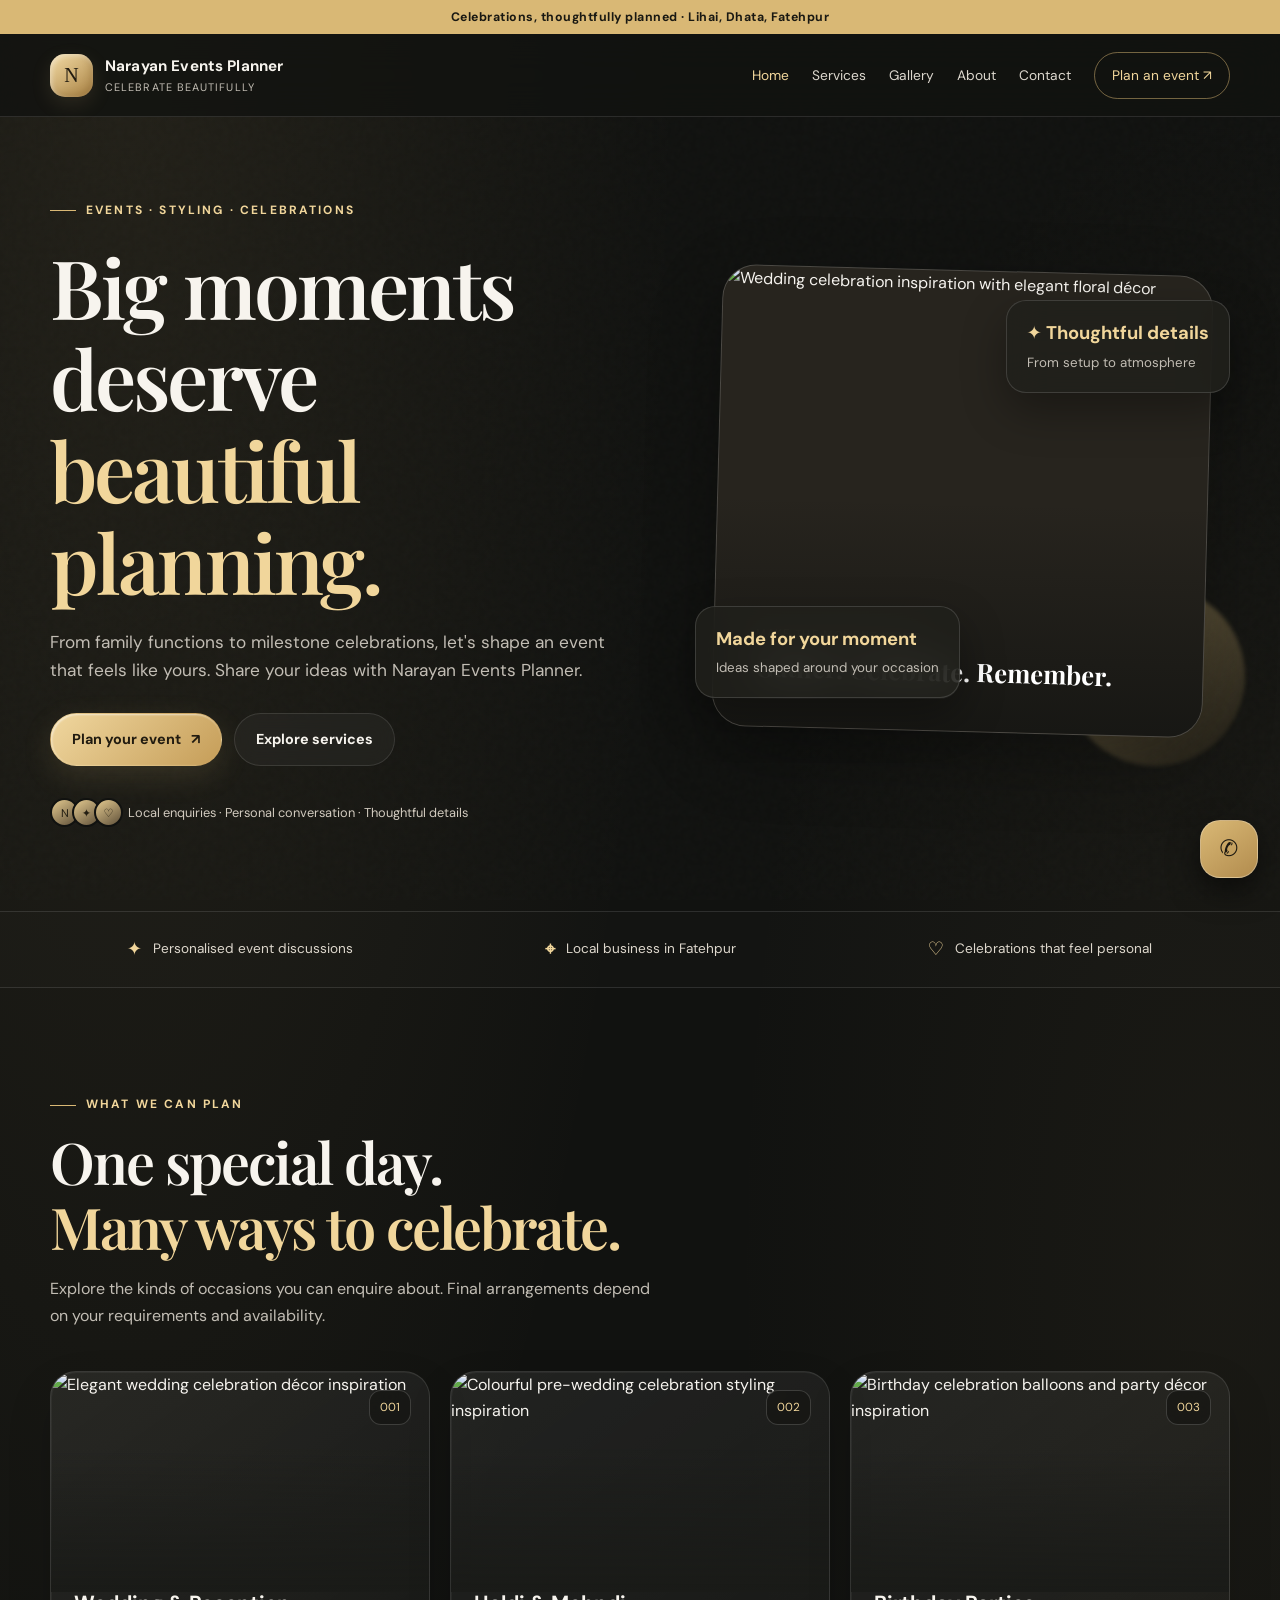
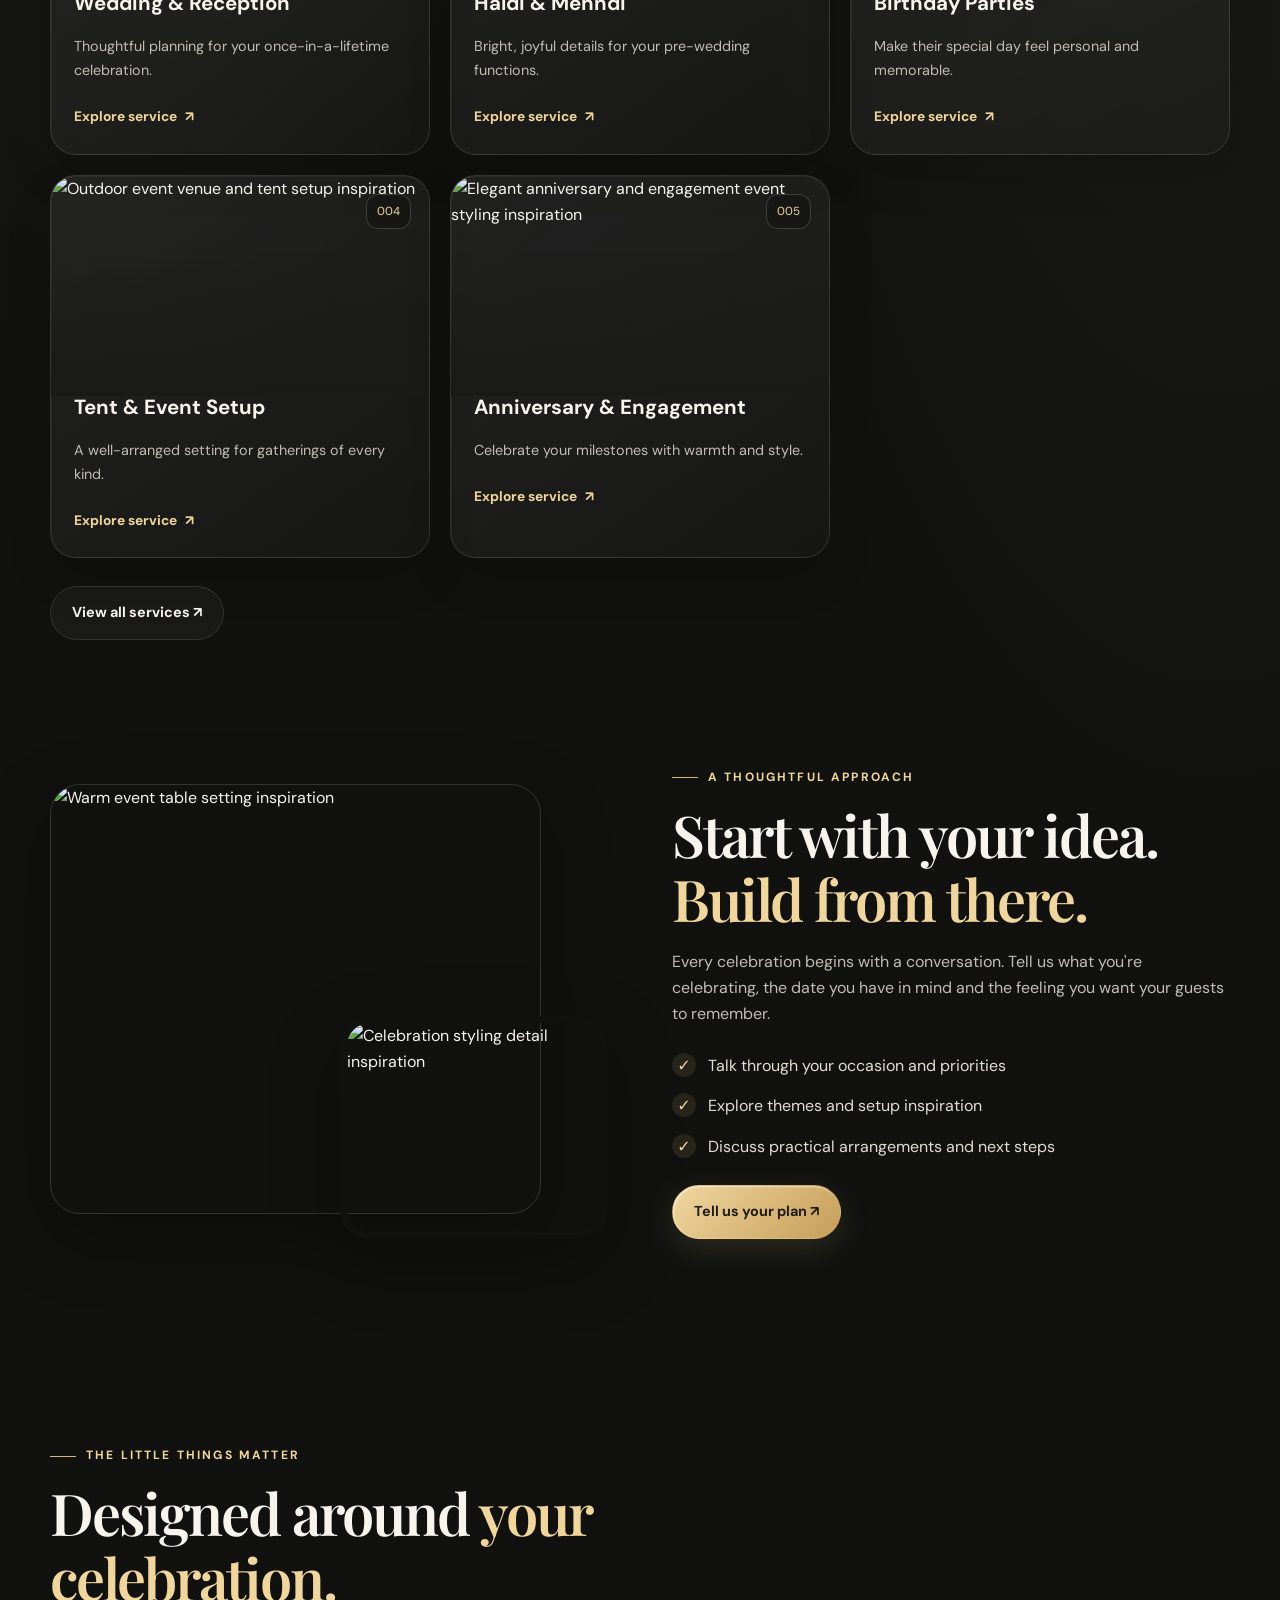
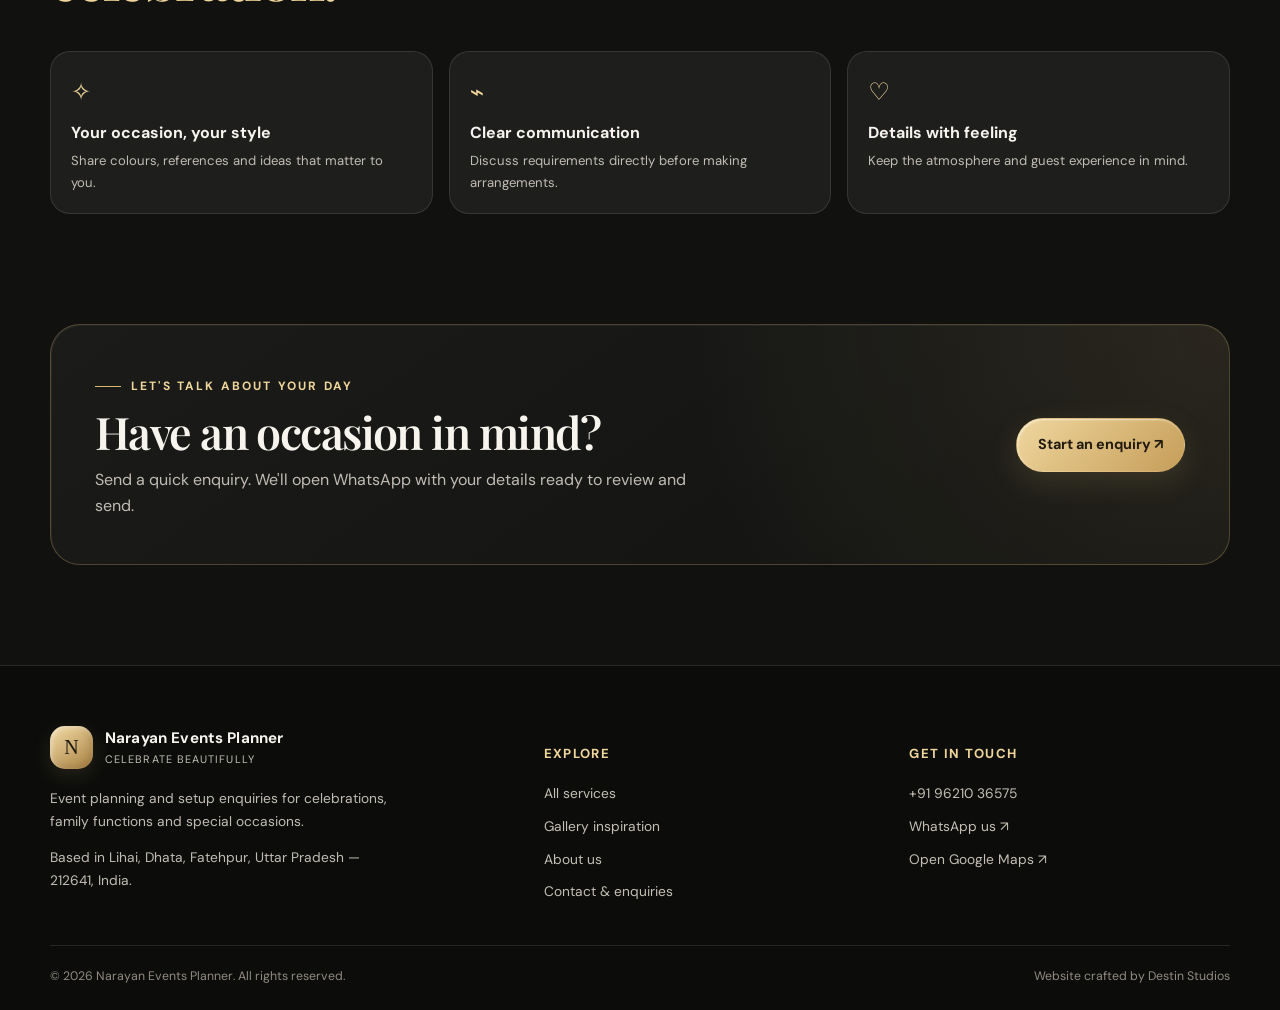
==== commit 2b70e399: "Update index.html" ====
--- a/index.html
+++ b/index.html
@@ -19,6 +19,6 @@
 <section class="section" style="padding-top:10px"><div class="container"><div class="cta-band reveal"><div><span class="eyebrow">Let's talk about your day</span><h2>Have an occasion in mind?</h2><p>Send a quick enquiry. We'll open WhatsApp with your details ready to review and send.</p></div><a class="btn btn-primary" href="contact.html">Start an enquiry ↗</a></div></div></section></main><footer class="footer"><div class="container"><div class="footer-grid">
 <div><a class="brand" href="index.html"><span class="brand-mark">N</span><span><strong>Narayan Events Planner</strong><small>Celebrate beautifully</small></span></a><p style="margin-top:18px">Event planning and setup enquiries for celebrations, family functions and special occasions.</p><p>Based in Lihai, Dhata, Fatehpur, Uttar Pradesh — 212641, India.</p></div>
 <div><h4>Explore</h4><div class="footer-links"><a href="services.html">All services</a><a href="gallery.html">Gallery inspiration</a><a href="about.html">About us</a><a href="contact.html">Contact & enquiries</a></div></div>
-<div><h4>Get in touch</h4><div class="footer-links"><a href="tel:+919621036575">+91 88405 83727</a><a href="https://wa.me/918840583727" target="_blank" rel="noopener noreferrer">WhatsApp us ↗</a><a href="https://maps.app.goo.gl/4ZYzMACL97U3ggjF8" target="_blank" rel="noopener noreferrer">Open Google Maps ↗</a></div></div>
+<div><h4>Get in touch</h4><div class="footer-links"><a href="tel:+919621036575">+91 96210 36575</a><a href="https://wa.me/918840583727" target="_blank" rel="noopener noreferrer">WhatsApp us ↗</a><a href="https://maps.app.goo.gl/4ZYzMACL97U3ggjF8" target="_blank" rel="noopener noreferrer">Open Google Maps ↗</a></div></div>
 </div><div class="footer-bottom"><span>© <span data-current-year></span> Narayan Events Planner. All rights reserved.</span><span>Website crafted by Destin Studios</span></div></div></footer>
 <a class="whatsapp-float" href="https://wa.me/919621036575?text=Hello%20Narayan%20Events%20Planner%2C%20I%20would%20like%20to%20enquire%20about%20an%20event." target="_blank" rel="noopener noreferrer" aria-label="Chat with Narayan Events Planner on WhatsApp">✆</a><button class="back-to-top" type="button" aria-label="Back to top">↑</button></body></html>
